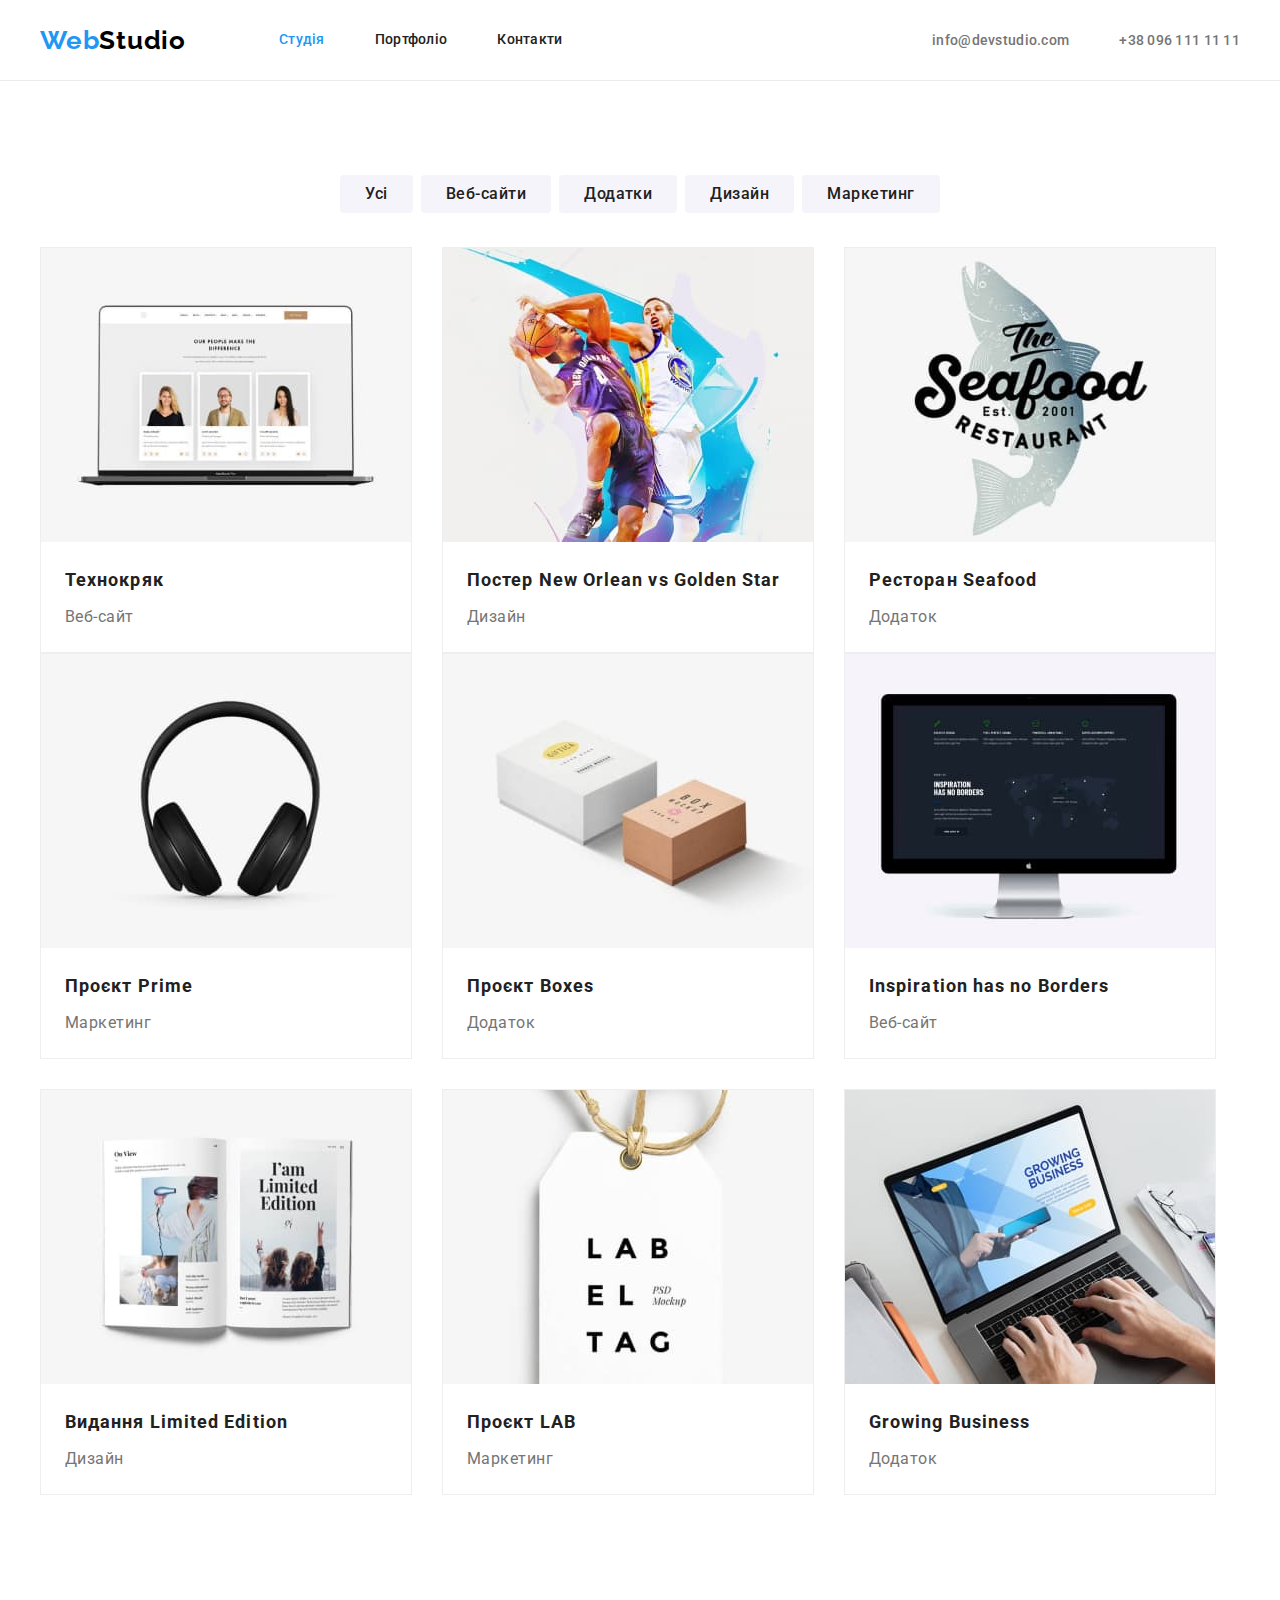
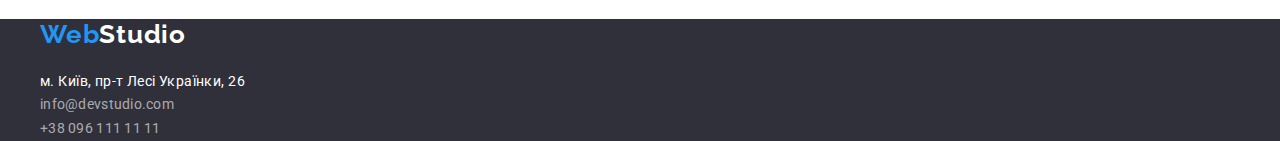
==== portfolio.html @ 037c3da4 "Content positioning" ====
<!DOCTYPE html>
<html lang="uk">
  <head>
    <meta charset="UTF-8" />
    <meta http-equiv="X-UA-Compatible" content="IE=edge" />
    <meta name="viewport" content="width=device-width, initial-scale=1.0" />
    <title>WebStudio</title>
    <link rel="preconnect" href="https://fonts.googleapis.com" />
    <link rel="preconnect" href="https://fonts.gstatic.com" crossorigin />
    <link
      href="https://fonts.googleapis.com/css2?family=Raleway:wght@700&family=Roboto:wght@400;500;700;900&display=swap"
      rel="stylesheet"
    />
    <link
      rel="stylesheet"
      href="https://cdnjs.cloudflare.com/ajax/libs/modern-normalize/1.1.0/modern-normalize.min.css"
      integrity="sha512-wpPYUAdjBVSE4KJnH1VR1HeZfpl1ub8YT/NKx4PuQ5NmX2tKuGu6U/JRp5y+Y8XG2tV+wKQpNHVUX03MfMFn9Q=="
      crossorigin="anonymous"
      referrerpolicy="no-referrer"
    />
    <link rel="stylesheet" href="./css/styles.css" />
  </head>
  <body>
    <!-- Шапка сайту -->
    <header class="header">
      <div class="container main-nav">
        <nav class="header-nav">
          <a href="./index.html" class="header-logo link">
            <span class="accent-logo">Web</span>Studio</a
          >
          <ul class="header-list list">
            <li class="item">
              <a href="./index.html" class="header-link link current">Студія</a>
            </li>
            <li class="item">
              <a href="./portfolio.html" class="header-link link">Портфоліо</a>
            </li>
            <li class="item">
              <a href="/" class="header-link link">Контакти</a>
            </li>
          </ul>
        </nav>
        <ul class="contacts-list list">
          <li>
            <a href="mailto:info@devstudio.com" class="header-mail link">info@devstudio.com</a>
          </li>
          <li>
            <a href="tel:+380961111111" class="header-tel link">+38 096 111 11 11</a>
          </li>
        </ul>
      </div>
    </header>
    <main>
      <!-- Портфоліо-->
      <section class="portfolio">
        <div class="container">
          <h1 class="visually-hidden">Портфоліо</h1>
          <ul class="button-list list">
            <li class="item"><button type="button" class="portfolio-btn pointer">Усі</button></li>
            <li class="item">
              <button type="button" class="portfolio-btn pointer">Веб-сайти</button>
            </li>
            <li class="item">
              <button type="button" class="portfolio-btn pointer">Додатки</button>
            </li>
            <li class="item">
              <button type="button" class="portfolio-btn pointer">Дизайн</button>
            </li>
            <li class="item">
              <button type="button" class="portfolio-btn pointer">Маркетинг</button>
            </li>
          </ul>

          <ul class="portfolio-list list">
            <li class="item">
              <img
                src="./images/img4.jpg"
                alt="Ноутбук із зображенням людей на моніторі"
                width="370"
              />
              <h2 class="portfolio-title">Технокряк</h2>
              <p class="portfolio-subtitle">Веб-сайт</p>
            </li>
            <li class="item">
              <img src="./images/img5.jpg" alt="Зображення баскетболістів" width="370" />
              <h2 class="portfolio-title">
                Постер <span lang="en">New Orlean vs Golden Star</span>
              </h2>
              <p class="portfolio-subtitle">Дизайн</p>
            </li>
            <li class="item">
              <img src="./images/img6.jpg" alt="Логотип ресторану" width="370" />
              <h2 class="portfolio-title">Ресторан <span lang="en">Seafood</span></h2>
              <p class="portfolio-subtitle">Додаток</p>
            </li>
            <li class="item">
              <img src="./images/img7.jpg" alt="Накладні навушники" width="370" />
              <h2 class="portfolio-title">Проєкт <span lang="en">Prime</span></h2>
              <p class="portfolio-subtitle">Маркетинг</p>
            </li>
            <li class="item">
              <img src="./images/img8.jpg" alt="Паперові коробки" width="370" />
              <h2 class="portfolio-title">Проєкт <span lang="en">Boxes</span></h2>
              <p class="portfolio-subtitle">Додаток</p>
            </li>
            <li class="item">
              <img src="./images/img9.jpg" alt="Настільний монітор" width="370" />
              <h2 class="portfolio-title"><span lang="en">Inspiration has no Borders</span></h2>
              <p class="portfolio-subtitle">Веб-сайт</p>
            </li>
            <li class="item">
              <img src="./images/img10.jpg" alt="Розгорнутий журнал" width="370" />
              <h2 class="portfolio-title">Видання <span lang="en">Limited Edition</span></h2>
              <p class="portfolio-subtitle">Дизайн</p>
            </li>
            <li class="item">
              <img src="./images/img11.jpg" alt="Паперова бірка" width="370" />
              <h2 class="portfolio-title">Проєкт <span lang="en">LAB</span></h2>
              <p class="portfolio-subtitle">Маркетинг</p>
            </li>
            <li class="item">
              <img src="./images/img12.jpg" alt="Людина працює за ноутбуком" width="370" />
              <h2 class="portfolio-title"><span lang="en">Growing Business</span></h2>
              <p class="portfolio-subtitle">Додаток</p>
            </li>
          </ul>
        </div>
      </section>
    </main>
    <!-- Футер -->
    <footer class="footer">
      <div class="container">
        <a href="/" class="footer-logo link"><span class="accent-logo">Web</span>Studio</a>
        <address>
          <ul class="address-list list">
            <li>
              <a
                href="https://goo.gl/maps/tT6efvYxBYDT4iRb8"
                target="_blank"
                rel="noopener noreferrer nofollow"
                class="address-link link"
                >м. Київ, пр-т Лесі Українки, 26</a
              >
            </li>
            <li>
              <a href="mailto:info@devstudio.com" class="address-item link">info@devstudio.com</a>
            </li>
            <li>
              <a href="tel:+380961111111" class="address-item link">+38 096 111 11 11</a>
            </li>
          </ul>
        </address>
      </div>
    </footer>
  </body>
</html>
---- css/styles.css ----
:root {
  --primary-text-color: #212121;
  --second-text-color: #757575;
  --third-text-color: #ffffff;
  --accent-color: #2196f3;
  --second-accent-color: #188ce8;
  --logo-text-color: #000000;
  --footer-contakts-color: rgba(255, 255, 255, 0.6);
  --footer-background-color: #2f303a;
}

p,
h1,
h2,
h3,
h4,
h5,
h6 {
  margin: 0px;
}

ul {
  margin: 0px;
  padding-left: 0px;
}

body {
  font-family: 'Roboto', sans-serif;
  color: var(--primary-text-color);
  margin: 0;
}

img {
  display: block;
}
/* Універсальні класи */
.container {
  width: 1200px;
  padding: 0px 15px;
  margin-left: auto;
  margin-right: auto;
}
.list {
  list-style: none;
  padding: 0;
  margin: 0;
}

.link {
  text-decoration: none;
}

.visually-hidden {
  position: absolute;
  width: 1px;
  height: 1px;
  margin: -1px;
  border: 0;
  padding: 0;
  white-space: nowrap;
  overflow: hidden;
}

.pointer {
  cursor: pointer;
}

/* Шапка сайту */
.header {
  border-bottom: 1px solid #ececec;
}

.main-nav {
  display: flex;
  align-items: center;
}
.header-nav {
  display: flex;
  align-items: center;
}
.header-logo {
  font-family: 'Raleway';
  font-weight: 700;
  font-size: 26px;
  line-height: 1.19;
  letter-spacing: 0.03em;
  color: var(--logo-text-color);
}
.accent-logo {
  color: var(--accent-color);
}

.header-list {
  display: flex;
  margin-left: 93px;
}
.header-list .link {
  display: block;
  font-weight: 500;
  font-size: 14px;
  line-height: 1.14;
  letter-spacing: 0.02em;
  color: var(--primary-text-color);
}

.header-list .item:not(:last-child) {
  margin-right: 50px;
}

.header-list .link:hover,
.header-list .link:focus {
  color: var(--accent-color);
}

.header-nav .link.current {
  color: var(--accent-color);
}

.header-link {
  padding-top: 32px;
  padding-bottom: 32px;
}

.contacts-list {
  display: flex;
  margin-left: auto;
}

/* .contacts-list .item + .item {
  margin-right: 50px;
} */

.header-mail {
  margin-right: 50px;
}

.header-mail,
.header-tel {
  font-weight: 500;
  font-size: 14px;
  line-height: 1.14;
  letter-spacing: 0.02em;
  color: var(--second-text-color);
}

.contacts-list .link:hover,
.contacts-list .link:focus {
  color: var(--accent-color);
}
/* Герой */

.hero {
  background-color: var(--footer-background-color);
  text-align: center;
}

.hero-title {
  width: 696px;
  margin-left: auto;
  margin-right: auto;
  margin-bottom: 30px;

  font-weight: 900;
  font-size: 44px;
  line-height: 1.5;
  letter-spacing: 0.06em;
  text-transform: uppercase;
  color: var(--third-text-color);
}

.hero-btn {
  min-width: 216px;
  border: 0;
  border-radius: 4px;
  padding: 10px 32px;

  font-family: 'Roboto';
  font-style: normal;
  font-weight: 700;
  font-size: 16px;
  line-height: 1.87;
  letter-spacing: 0.06em;
  color: var(--third-text-color);
  background-color: var(--accent-color);
}

.hero-btn:hover,
.hero-btn:focus {
  background-color: var(--second-accent-color);
}

/* Переваги */

.benefits .container {
}

.benefits {
  padding-top: 94px;
  padding-bottom: 94px;
}

.benefits-list {
  display: flex;
}

.benefits-list .item {
  width: 270px;
  margin-right: ;
}

.benefits-list .item:not(:last-child) {
  margin-right: 30px;
}
.benefits-title {
  font-size: 14px;
  line-height: 1.14;
  letter-spacing: 0.03em;
  text-transform: uppercase;
  color: var(--primary-text-color);
  margin-bottom: 10px;
}

.benefits-text {
  font-size: 14px;
  line-height: 1.7;
  letter-spacing: 0.03em;
  color: var(--second-text-color);
}
/* Чим ми займаємося */
.work {
  padding-bottom: 94px;
}

.work-list {
  display: flex;
}

.work-list .item:not(:last-child) {
  margin-right: 30px;
}

.work-title {
  font-size: 36px;
  line-height: 1.16;
  text-align: center;
  letter-spacing: 0.03em;
  color: var(--primary-text-color);
  margin-bottom: 50px;
}

/* Наша команда */
.team {
  padding-top: 94px;
  padding-bottom: 94px;
  background-color: #f5f4fa;
}

.team-title {
  font-size: 36px;
  line-height: 1.16;
  text-align: center;
  letter-spacing: 0.03em;
  color: var(--primary-text-color);
  margin-bottom: 50px;
}

.team-list {
  display: flex;
}

.team-list .item {
  background-color: #ffffff;
}

.team-list .item:not(:last-child) {
  margin-right: 30px;
}

.team-name {
  margin-top: 30px;

  font-weight: 500;
  font-size: 16px;
  line-height: 1.18;
  text-align: center;
  letter-spacing: 0.03em;
  color: var(--primary-text-color);
}

.team-description {
  margin-top: 10px;
  margin-bottom: 30px;

  font-size: 16px;
  line-height: 1.18;
  text-align: center;
  letter-spacing: 0.03em;
  color: var(--second-text-color);
}
/* Футер */

footer {
  background-color: var(--footer-background-color);
  font-style: normal;
}

.footer-logo {
  font-family: 'Raleway';
  font-weight: 700;
  font-size: 26px;
  line-height: 1.19;
  letter-spacing: 0.03em;
  color: var(--third-text-color);
}

.address-list {
  margin-top: 20px;
}

.address-link {
  font-style: normal;
  font-size: 14px;
  line-height: 1.7;
  letter-spacing: 0.03em;
  color: var(--third-text-color);
}
.address-item {
  font-style: normal;
  font-size: 14px;
  line-height: 1.7;
  letter-spacing: 0.02em;
  color: var(--footer-contakts-color);
}

.address-list .link:hover,
.address-list .link:focus {
  color: var(--accent-color);
}

/* ----ПОРТФОЛІО--- */

.portfolio {
  padding-top: 94px;
  padding-bottom: 94px;
}
.button-list {
  padding-bottom: 34px;
}

.button-list .item:not(:last-child) {
  margin-right: 8px;
}
.portfolio-btn {
  font-family: 'Roboto';
  font-weight: 500;
  font-size: 16px;
  line-height: 1.62;
  text-align: center;
  letter-spacing: 0.03em;
  border: 0px;
  color: var(--primary-text-color);
  background-color: #f5f4fa;
  padding: 6px 25px;
  border-radius: 4px;
}

.portfolio-btn:hover,
.portfolio-btn:focus {
  background-color: var(--accent-color);
  color: var(--third-text-color);
}

.button-list {
  display: flex;
  justify-content: center;
}

.portfolio-list {
  display: flex;
  flex-wrap: wrap;
}

.portfolio-list .item {
  width: 370px;
  margin-right: 30px;
  margin-bottom: 30px;
  border: 1px solid #eeeeee;
}

.portfolio-list .item:nth-child(3n) {
  margin-right: 0;
}

.portfolio-list .item:nth-child(-n + 3) {
  margin-bottom: 0;
}

.portfolio-title {
  margin-top: 20px;
  margin-bottom: 4px;
  margin-left: 24px;

  font-size: 18px;
  line-height: 2;
  letter-spacing: 0.06em;
  color: var(--primary-text-color);
}

.portfolio-subtitle {
  margin-bottom: 20px;
  margin-left: 24px;

  font-size: 16px;
  line-height: 1.87;
  letter-spacing: 0.03em;
  color: var(--second-text-color);
}
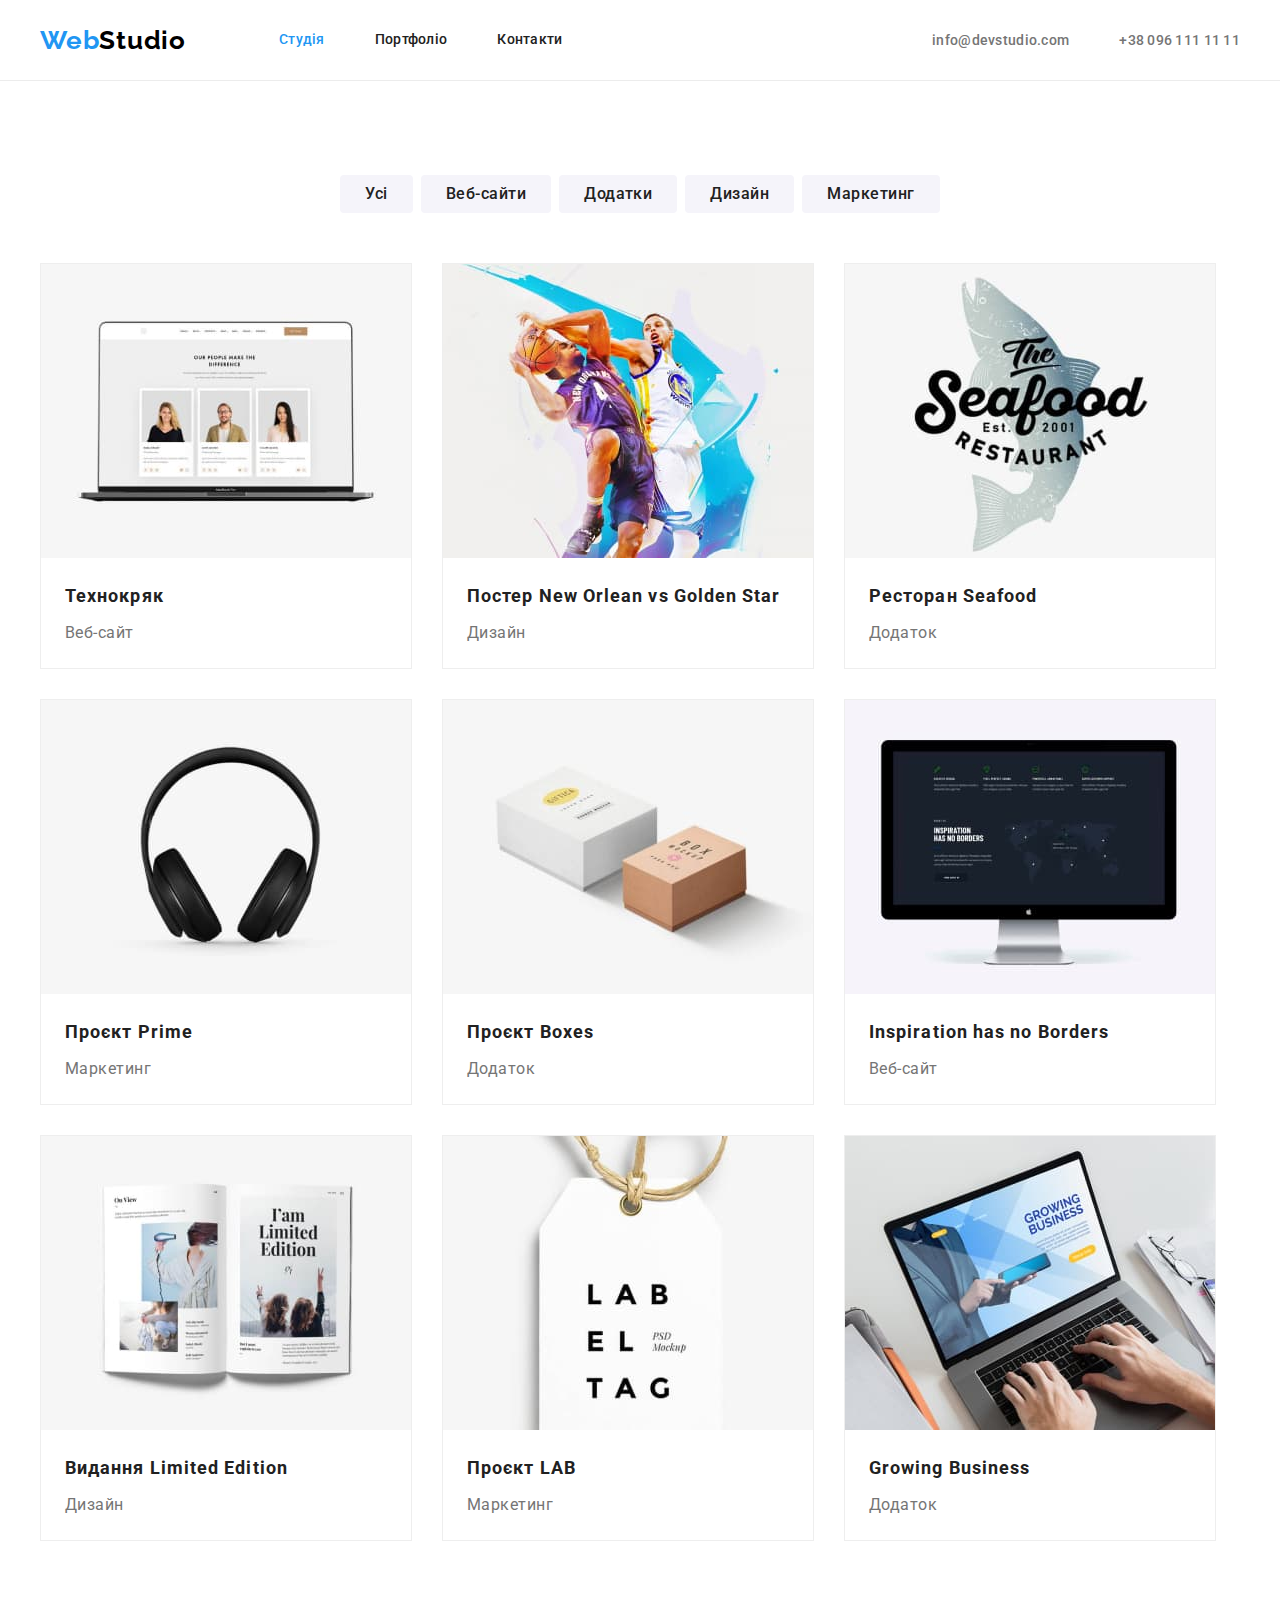
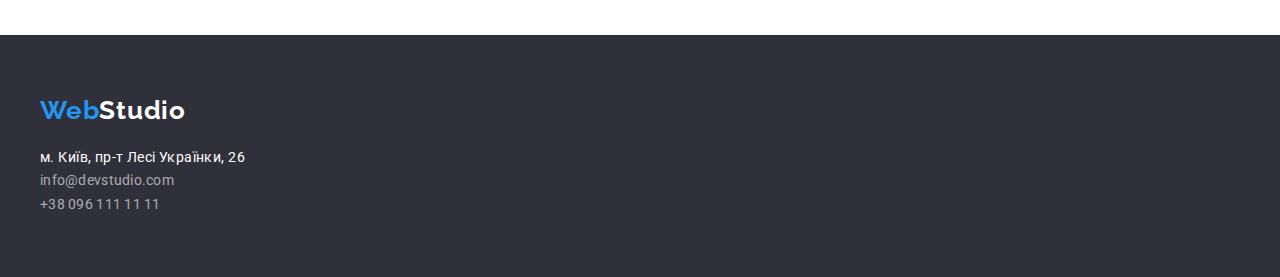
==== commit 255015b6: "Correction of design" ====
--- a/portfolio.html
+++ b/portfolio.html
@@ -41,10 +41,10 @@
           </ul>
         </nav>
         <ul class="contacts-list list">
-          <li>
+          <li class="item">
             <a href="mailto:info@devstudio.com" class="header-mail link">info@devstudio.com</a>
           </li>
-          <li>
+          <li class="item">
             <a href="tel:+380961111111" class="header-tel link">+38 096 111 11 11</a>
           </li>
         </ul>
--- a/css/styles.css
+++ b/css/styles.css
@@ -32,6 +32,7 @@
 
 img {
   display: block;
+  width: 100%;
 }
 /* Універсальні класи */
 .container {
@@ -126,12 +127,8 @@
   margin-left: auto;
 }
 
-/* .contacts-list .item + .item {
-  margin-right: 50px;
-} */
-
-.header-mail {
-  margin-right: 50px;
+.contacts-list .item + .item {
+  margin-left: 50px;
 }
 
 .header-mail,
@@ -150,15 +147,15 @@
 /* Герой */
 
 .hero {
+  padding-top: 200px;
+  padding-bottom: 200px;
   background-color: var(--footer-background-color);
   text-align: center;
 }
 
 .hero-title {
   width: 696px;
-  margin-left: auto;
-  margin-right: auto;
-  margin-bottom: 30px;
+  margin: 0 auto;
 
   font-weight: 900;
   font-size: 44px;
@@ -173,6 +170,7 @@
   border: 0;
   border-radius: 4px;
   padding: 10px 32px;
+  margin-top: 30px;
 
   font-family: 'Roboto';
   font-style: normal;
@@ -235,8 +233,8 @@
   display: flex;
 }
 
-.work-list .item:not(:last-child) {
-  margin-right: 30px;
+.work-list {
+  gap: 30px;
 }
 
 .work-title {
@@ -252,6 +250,7 @@
 .team {
   padding-top: 94px;
   padding-bottom: 94px;
+
   background-color: #f5f4fa;
 }
 
@@ -269,11 +268,12 @@
 }
 
 .team-list .item {
-  background-color: #ffffff;
-}
-
-.team-list .item:not(:last-child) {
-  margin-right: 30px;
+  background-color: var(--third-text-color);
+  border-radius: 0px 0px 4px 4px;
+}
+
+.team-list {
+  gap: 30px;
 }
 
 .team-name {
@@ -302,6 +302,8 @@
 footer {
   background-color: var(--footer-background-color);
   font-style: normal;
+  padding-top: 60px;
+  padding-bottom: 60px;
 }
 
 .footer-logo {
@@ -318,6 +320,8 @@
 }
 
 .address-link {
+  margin-bottom: 9px;
+
   font-style: normal;
   font-size: 14px;
   line-height: 1.7;
@@ -325,6 +329,8 @@
   color: var(--third-text-color);
 }
 .address-item {
+  margin-bottom: 9px;
+
   font-style: normal;
   font-size: 14px;
   line-height: 1.7;
@@ -344,12 +350,13 @@
   padding-bottom: 94px;
 }
 .button-list {
-  padding-bottom: 34px;
-}
-
-.button-list .item:not(:last-child) {
-  margin-right: 8px;
-}
+  margin-bottom: 50px;
+}
+
+.button-list {
+  gap: 8px;
+}
+
 .portfolio-btn {
   font-family: 'Roboto';
   font-weight: 500;
@@ -378,21 +385,13 @@
 .portfolio-list {
   display: flex;
   flex-wrap: wrap;
+  gap: 30px;
 }
 
 .portfolio-list .item {
   width: 370px;
-  margin-right: 30px;
-  margin-bottom: 30px;
+
   border: 1px solid #eeeeee;
-}
-
-.portfolio-list .item:nth-child(3n) {
-  margin-right: 0;
-}
-
-.portfolio-list .item:nth-child(-n + 3) {
-  margin-bottom: 0;
 }
 
 .portfolio-title {
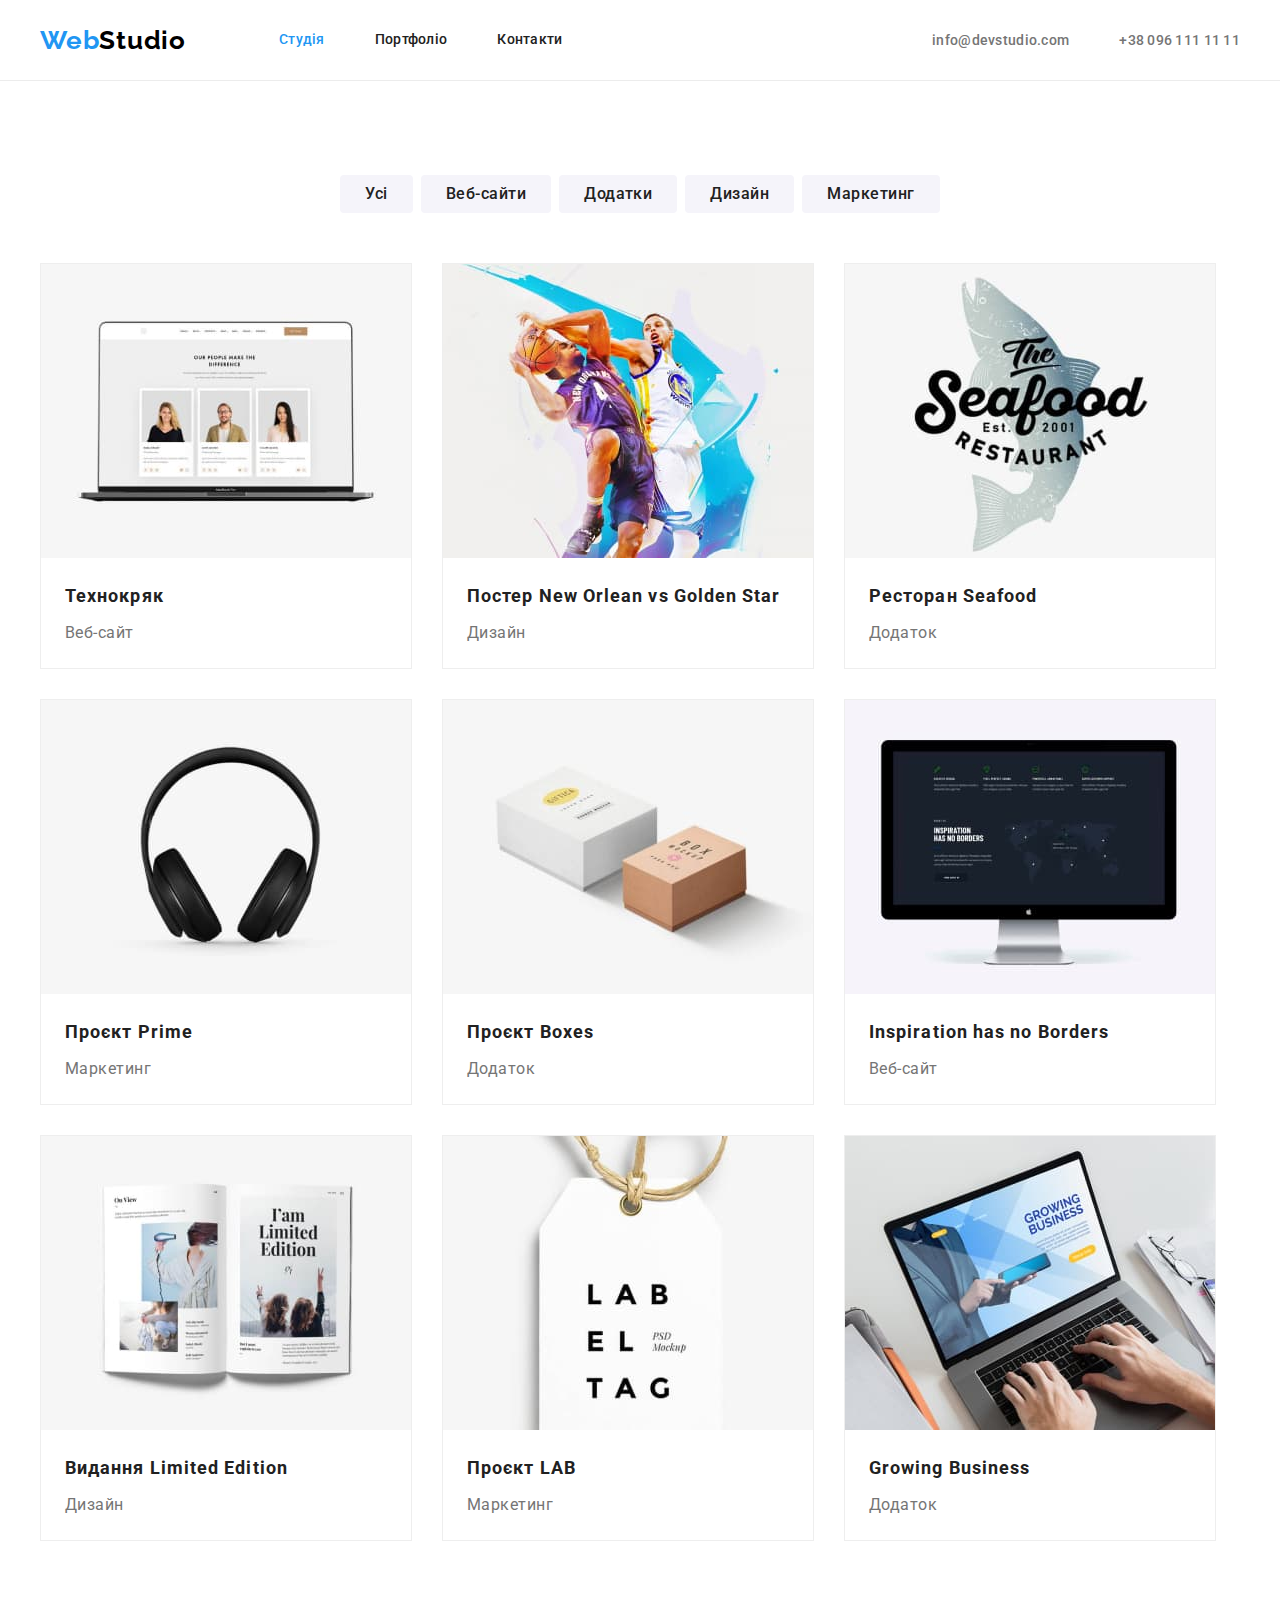
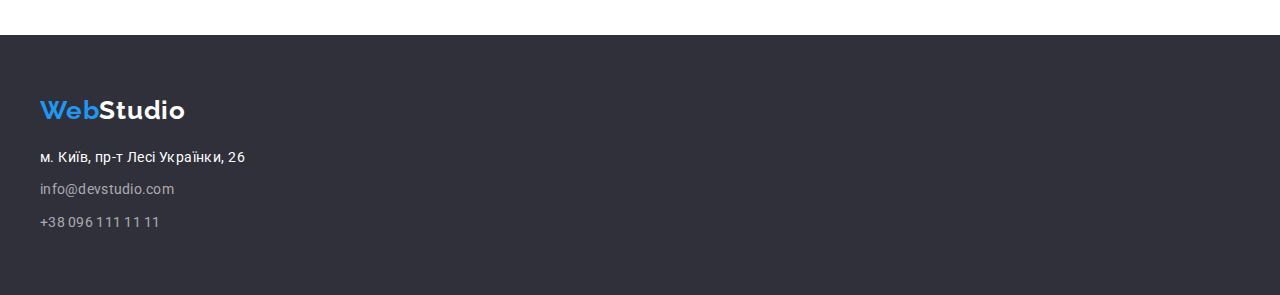
==== commit 56f21238: "Added correction" ====
--- a/portfolio.html
+++ b/portfolio.html
@@ -78,50 +78,68 @@
                 alt="Ноутбук із зображенням людей на моніторі"
                 width="370"
               />
-              <h2 class="portfolio-title">Технокряк</h2>
-              <p class="portfolio-subtitle">Веб-сайт</p>
+              <div class="portfolio-card">
+                <h2 class="portfolio-title">Технокряк</h2>
+                <p class="portfolio-subtitle">Веб-сайт</p>
+              </div>
             </li>
             <li class="item">
               <img src="./images/img5.jpg" alt="Зображення баскетболістів" width="370" />
-              <h2 class="portfolio-title">
-                Постер <span lang="en">New Orlean vs Golden Star</span>
-              </h2>
-              <p class="portfolio-subtitle">Дизайн</p>
+              <div class="portfolio-card">
+                <h2 class="portfolio-title">
+                  Постер <span lang="en">New Orlean vs Golden Star</span>
+                </h2>
+                <p class="portfolio-subtitle">Дизайн</p>
+              </div>
             </li>
             <li class="item">
               <img src="./images/img6.jpg" alt="Логотип ресторану" width="370" />
-              <h2 class="portfolio-title">Ресторан <span lang="en">Seafood</span></h2>
-              <p class="portfolio-subtitle">Додаток</p>
+              <div class="portfolio-card">
+                <h2 class="portfolio-title">Ресторан <span lang="en">Seafood</span></h2>
+                <p class="portfolio-subtitle">Додаток</p>
+              </div>
             </li>
             <li class="item">
               <img src="./images/img7.jpg" alt="Накладні навушники" width="370" />
-              <h2 class="portfolio-title">Проєкт <span lang="en">Prime</span></h2>
-              <p class="portfolio-subtitle">Маркетинг</p>
+              <div class="portfolio-card">
+                <h2 class="portfolio-title">Проєкт <span lang="en">Prime</span></h2>
+                <p class="portfolio-subtitle">Маркетинг</p>
+              </div>
             </li>
             <li class="item">
               <img src="./images/img8.jpg" alt="Паперові коробки" width="370" />
-              <h2 class="portfolio-title">Проєкт <span lang="en">Boxes</span></h2>
-              <p class="portfolio-subtitle">Додаток</p>
+              <div class="portfolio-card">
+                <h2 class="portfolio-title">Проєкт <span lang="en">Boxes</span></h2>
+                <p class="portfolio-subtitle">Додаток</p>
+              </div>
             </li>
             <li class="item">
               <img src="./images/img9.jpg" alt="Настільний монітор" width="370" />
-              <h2 class="portfolio-title"><span lang="en">Inspiration has no Borders</span></h2>
-              <p class="portfolio-subtitle">Веб-сайт</p>
+              <div class="portfolio-card">
+                <h2 class="portfolio-title"><span lang="en">Inspiration has no Borders</span></h2>
+                <p class="portfolio-subtitle">Веб-сайт</p>
+              </div>
             </li>
             <li class="item">
               <img src="./images/img10.jpg" alt="Розгорнутий журнал" width="370" />
-              <h2 class="portfolio-title">Видання <span lang="en">Limited Edition</span></h2>
-              <p class="portfolio-subtitle">Дизайн</p>
+              <div class="portfolio-card">
+                <h2 class="portfolio-title">Видання <span lang="en">Limited Edition</span></h2>
+                <p class="portfolio-subtitle">Дизайн</p>
+              </div>
             </li>
             <li class="item">
               <img src="./images/img11.jpg" alt="Паперова бірка" width="370" />
-              <h2 class="portfolio-title">Проєкт <span lang="en">LAB</span></h2>
-              <p class="portfolio-subtitle">Маркетинг</p>
+              <div class="portfolio-card">
+                <h2 class="portfolio-title">Проєкт <span lang="en">LAB</span></h2>
+                <p class="portfolio-subtitle">Маркетинг</p>
+              </div>
             </li>
             <li class="item">
               <img src="./images/img12.jpg" alt="Людина працює за ноутбуком" width="370" />
-              <h2 class="portfolio-title"><span lang="en">Growing Business</span></h2>
-              <p class="portfolio-subtitle">Додаток</p>
+              <div class="portfolio-card">
+                <h2 class="portfolio-title"><span lang="en">Growing Business</span></h2>
+                <p class="portfolio-subtitle">Додаток</p>
+              </div>
             </li>
           </ul>
         </div>
@@ -133,7 +151,7 @@
         <a href="/" class="footer-logo link"><span class="accent-logo">Web</span>Studio</a>
         <address>
           <ul class="address-list list">
-            <li>
+            <li class="item">
               <a
                 href="https://goo.gl/maps/tT6efvYxBYDT4iRb8"
                 target="_blank"
@@ -142,10 +160,10 @@
                 >м. Київ, пр-т Лесі Українки, 26</a
               >
             </li>
-            <li>
+            <li class="item">
               <a href="mailto:info@devstudio.com" class="address-item link">info@devstudio.com</a>
             </li>
-            <li>
+            <li class="item">
               <a href="tel:+380961111111" class="address-item link">+38 096 111 11 11</a>
             </li>
           </ul>
--- a/css/styles.css
+++ b/css/styles.css
@@ -159,7 +159,7 @@
 
   font-weight: 900;
   font-size: 44px;
-  line-height: 1.5;
+  line-height: 1.36;
   letter-spacing: 0.06em;
   text-transform: uppercase;
   color: var(--third-text-color);
@@ -203,7 +203,6 @@
 
 .benefits-list .item {
   width: 270px;
-  margin-right: ;
 }
 
 .benefits-list .item:not(:last-child) {
@@ -277,8 +276,6 @@
 }
 
 .team-name {
-  margin-top: 30px;
-
   font-weight: 500;
   font-size: 16px;
   line-height: 1.18;
@@ -289,13 +286,17 @@
 
 .team-description {
   margin-top: 10px;
-  margin-bottom: 30px;
 
   font-size: 16px;
   line-height: 1.18;
   text-align: center;
   letter-spacing: 0.03em;
   color: var(--second-text-color);
+}
+
+.card {
+  padding-top: 30px;
+  padding-bottom: 30px;
 }
 /* Футер */
 
@@ -316,12 +317,11 @@
 }
 
 .address-list {
+  display: inline-block;
   margin-top: 20px;
 }
 
 .address-link {
-  margin-bottom: 9px;
-
   font-style: normal;
   font-size: 14px;
   line-height: 1.7;
@@ -329,8 +329,6 @@
   color: var(--third-text-color);
 }
 .address-item {
-  margin-bottom: 9px;
-
   font-style: normal;
   font-size: 14px;
   line-height: 1.7;
@@ -343,6 +341,9 @@
   color: var(--accent-color);
 }
 
+.address-list .item:not(:last-child) {
+  margin-bottom: 9px;
+}
 /* ----ПОРТФОЛІО--- */
 
 .portfolio {
@@ -395,9 +396,7 @@
 }
 
 .portfolio-title {
-  margin-top: 20px;
   margin-bottom: 4px;
-  margin-left: 24px;
 
   font-size: 18px;
   line-height: 2;
@@ -406,11 +405,12 @@
 }
 
 .portfolio-subtitle {
-  margin-bottom: 20px;
-  margin-left: 24px;
-
   font-size: 16px;
   line-height: 1.87;
   letter-spacing: 0.03em;
   color: var(--second-text-color);
 }
+
+.portfolio-card {
+  padding: 20px 24px;
+}
